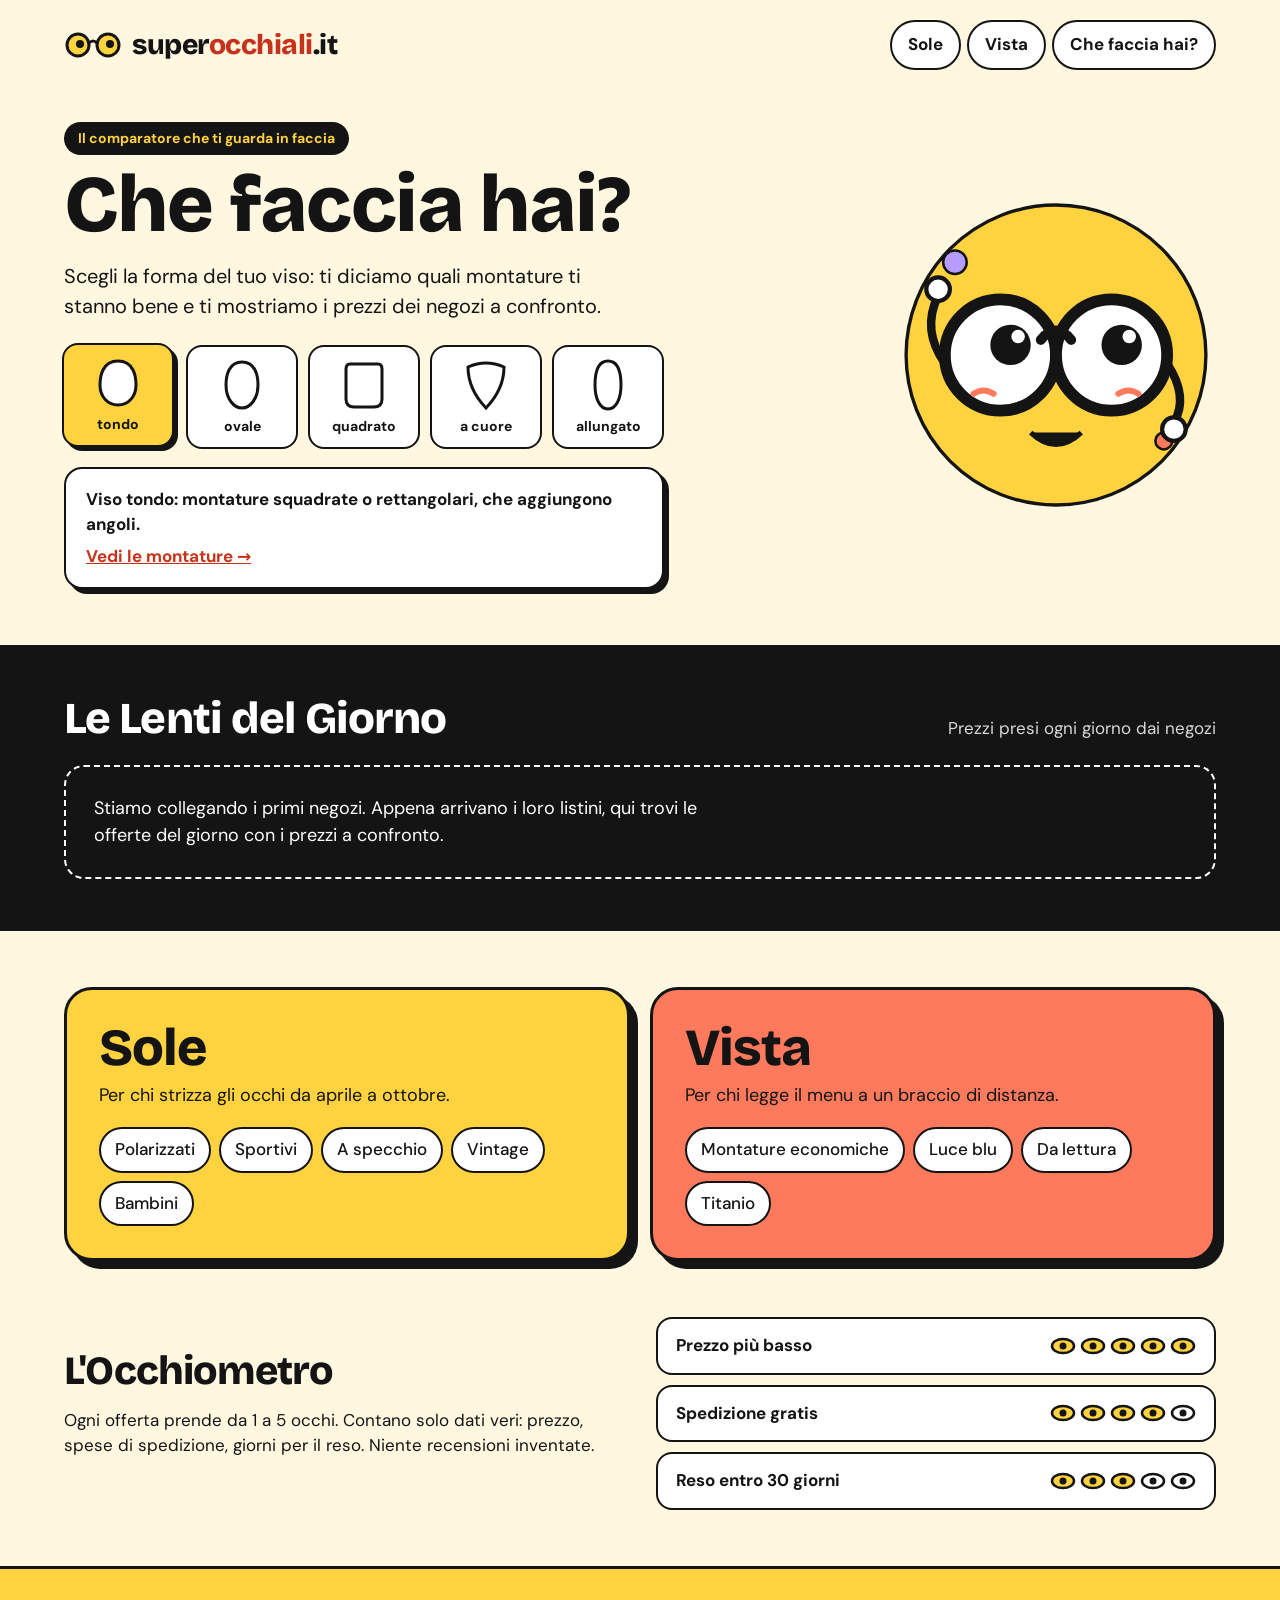
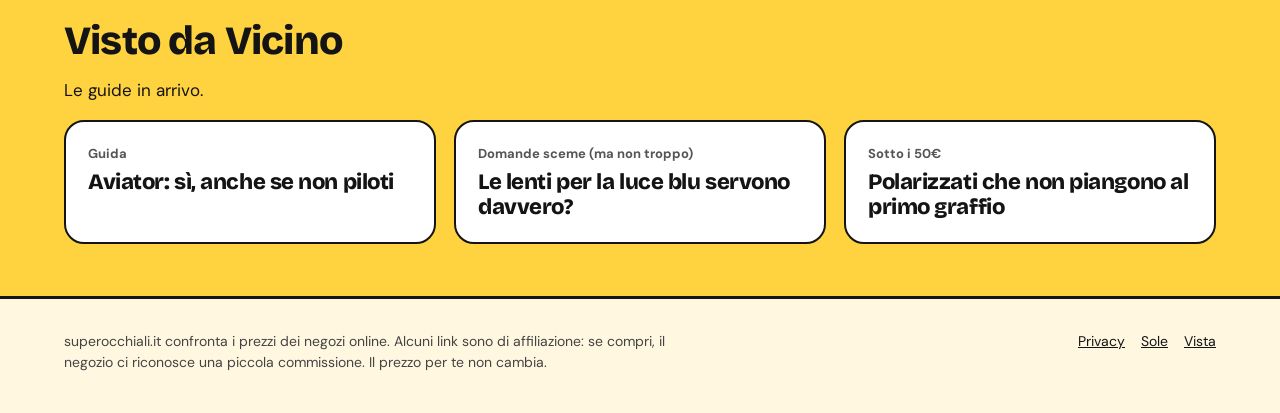
==== index.html @ 96ab5332 "Prima versione di superocchiali.it Co-Authored-By: Claude Opus 5.5 <noreply@anthropic.com> Claude-Se" ====
<!DOCTYPE html>
<html lang="it">
<head>
<meta charset="utf-8">
<meta http-equiv="Content-Security-Policy" content="default-src 'self'; script-src 'self'; style-src 'self' 'unsafe-inline'; font-src 'self'; img-src 'self' data: https:; connect-src 'self'; base-uri 'self'; form-action 'self'">
<meta name="referrer" content="strict-origin-when-cross-origin">
<meta name="viewport" content="width=device-width, initial-scale=1">
<title>superocchiali.it: occhiali da sole e da vista, prezzi a confronto</title>
<meta name="description" content="Confronta i prezzi di occhiali da sole e da vista nei negozi online. Scopri le montature giuste per la forma del tuo viso.">
<link rel="canonical" href="https://superocchiali.it/">
<meta property="og:type" content="website">
<meta property="og:locale" content="it_IT">
<meta property="og:title" content="superocchiali.it: occhiali da sole e da vista, prezzi a confronto">
<meta property="og:description" content="Confronta i prezzi di occhiali da sole e da vista nei negozi online. Scopri le montature giuste per la forma del tuo viso.">
<meta property="og:url" content="https://superocchiali.it/">
<meta property="og:site_name" content="superocchiali.it">
<meta name="theme-color" content="#FFD23F">
<link rel="icon" href="/img/logo.svg" type="image/svg+xml">
<link rel="preload" href="/fonts/bricolage.woff2" as="font" type="font/woff2" crossorigin>
<link rel="stylesheet" href="/css/style.css">
<script src="/js/app.js" defer></script>
</head>
<body>
<a class="skip" href="#main">Vai al contenuto</a>
<header class="wrap top">
<a class="logo" href="/"><svg width="58" height="28" viewBox="0 0 58 28" aria-hidden="true"><circle cx="14" cy="14" r="11" fill="#FFD23F" stroke="#141414" stroke-width="3"/><circle cx="44" cy="14" r="11" fill="#FFD23F" stroke="#141414" stroke-width="3"/><path d="M25 12 Q29 8 33 12" fill="none" stroke="#141414" stroke-width="3"/><circle cx="16" cy="13" r="4" fill="#141414"/><circle cx="46" cy="13" r="4" fill="#141414"/></svg><span>super<b>occhiali</b>.it</span></a>
<nav class="nav" aria-label="Menu principale"><a class="pill" href="/sole/">Sole</a><a class="pill" href="/vista/">Vista</a><a class="pill" href="/#test">Che faccia hai?</a></nav>
</header>
<main id="main">
<section id="test" class="wrap hero">
<div class="hero-txt">
<p class="badge">Il comparatore che ti guarda in faccia</p>
<h1>Che faccia hai?</h1>
<p class="lead">Scegli la forma del tuo viso: ti diciamo quali montature ti stanno bene e ti mostriamo i prezzi dei negozi a confronto.</p>
<div class="faces" role="group" aria-label="Forma del viso"><button type="button" class="face" data-face="tondo" data-label="tondo" aria-pressed="true"><svg viewBox="0 0 44 52" aria-hidden="true"><path d="M22 4 C38 4 40 20 40 28 C40 40 32 48 22 48 C12 48 4 40 4 28 C4 20 6 4 22 4 Z" fill="#fff" stroke="#141414" stroke-width="3"/></svg><span>tondo</span></button><button type="button" class="face" data-face="ovale" data-label="ovale" aria-pressed="false"><svg viewBox="0 0 44 52" aria-hidden="true"><path d="M22 3 C35 3 38 16 38 26 C38 40 30 49 22 49 C14 49 6 40 6 26 C6 16 9 3 22 3 Z" fill="#fff" stroke="#141414" stroke-width="3"/></svg><span>ovale</span></button><button type="button" class="face" data-face="quadrato" data-label="quadrato" aria-pressed="false"><svg viewBox="0 0 44 52" aria-hidden="true"><path d="M8 5 L36 5 Q40 5 40 10 L40 40 Q40 48 32 48 L12 48 Q4 48 4 40 L4 10 Q4 5 8 5 Z" fill="#fff" stroke="#141414" stroke-width="3"/></svg><span>quadrato</span></button><button type="button" class="face" data-face="cuore" data-label="a cuore" aria-pressed="false"><svg viewBox="0 0 44 52" aria-hidden="true"><path d="M4 8 Q22 0 40 8 Q40 30 22 49 Q4 30 4 8 Z" fill="#fff" stroke="#141414" stroke-width="3"/></svg><span>a cuore</span></button><button type="button" class="face" data-face="allungato" data-label="allungato" aria-pressed="false"><svg viewBox="0 0 44 52" aria-hidden="true"><path d="M22 2 C33 2 35 14 35 26 C35 40 30 50 22 50 C14 50 9 40 9 26 C9 14 11 2 22 2 Z" fill="#fff" stroke="#141414" stroke-width="3"/></svg><span>allungato</span></button></div>
<div class="tip" aria-live="polite">
<p>Viso <span id="tip-label">tondo</span>: <span id="tip-text">montature squadrate o rettangolari, che aggiungono angoli.</span></p>
<a href="/vista/">Vedi le montature →</a>
</div>
</div>
<div class="hero-art"><img src="/img/mascotte.svg" width="380" height="380" alt="La mascotte di superocchiali: un paio di occhiali con gli occhi che saluta"></div>
</section>

<section class="dark" aria-labelledby="lenti">
<div class="wrap">
<div class="sec-head"><h2 id="lenti">Le Lenti del Giorno</h2><p>Prezzi presi ogni giorno dai negozi</p></div>
<div id="offerte" data-reparto=""><div class="empty"><p>Stiamo collegando i primi negozi. Appena arrivano i loro listini, qui trovi le offerte del giorno con i prezzi a confronto.</p></div></div>
</div>
</section>

<section class="wrap depts" aria-label="Reparti">
<a class="dept sun" href="/sole/"><h2>Sole</h2><p>Per chi strizza gli occhi da aprile a ottobre.</p>
<span class="tags"><span class="tag">Polarizzati</span><span class="tag">Sportivi</span><span class="tag">A specchio</span><span class="tag">Vintage</span><span class="tag">Bambini</span></span></a>
<a class="dept coral" href="/vista/"><h2>Vista</h2><p>Per chi legge il menu a un braccio di distanza.</p>
<span class="tags"><span class="tag">Montature economiche</span><span class="tag">Luce blu</span><span class="tag">Da lettura</span><span class="tag">Titanio</span></span></a>
</section>

<section class="wrap split" aria-labelledby="occhiometro">
<div><h2 id="occhiometro">L'Occhiometro</h2>
<p>Ogni offerta prende da 1 a 5 occhi. Contano solo dati veri: prezzo, spese di spedizione, giorni per il reso. Niente recensioni inventate.</p></div>
<div class="meter" aria-label="Esempio di Occhiometro">
<div class="meter-row"><span>Prezzo più basso</span><span class="eyes"><svg width="26" height="18" viewBox="0 0 26 18" aria-hidden="true"><ellipse cx="13" cy="9" rx="11" ry="7" fill="#FFD23F" stroke="#141414" stroke-width="2.5"/><circle cx="13" cy="9" r="3.5" fill="#141414"/></svg><svg width="26" height="18" viewBox="0 0 26 18" aria-hidden="true"><ellipse cx="13" cy="9" rx="11" ry="7" fill="#FFD23F" stroke="#141414" stroke-width="2.5"/><circle cx="13" cy="9" r="3.5" fill="#141414"/></svg><svg width="26" height="18" viewBox="0 0 26 18" aria-hidden="true"><ellipse cx="13" cy="9" rx="11" ry="7" fill="#FFD23F" stroke="#141414" stroke-width="2.5"/><circle cx="13" cy="9" r="3.5" fill="#141414"/></svg><svg width="26" height="18" viewBox="0 0 26 18" aria-hidden="true"><ellipse cx="13" cy="9" rx="11" ry="7" fill="#FFD23F" stroke="#141414" stroke-width="2.5"/><circle cx="13" cy="9" r="3.5" fill="#141414"/></svg><svg width="26" height="18" viewBox="0 0 26 18" aria-hidden="true"><ellipse cx="13" cy="9" rx="11" ry="7" fill="#FFD23F" stroke="#141414" stroke-width="2.5"/><circle cx="13" cy="9" r="3.5" fill="#141414"/></svg></span></div>
<div class="meter-row"><span>Spedizione gratis</span><span class="eyes"><svg width="26" height="18" viewBox="0 0 26 18" aria-hidden="true"><ellipse cx="13" cy="9" rx="11" ry="7" fill="#FFD23F" stroke="#141414" stroke-width="2.5"/><circle cx="13" cy="9" r="3.5" fill="#141414"/></svg><svg width="26" height="18" viewBox="0 0 26 18" aria-hidden="true"><ellipse cx="13" cy="9" rx="11" ry="7" fill="#FFD23F" stroke="#141414" stroke-width="2.5"/><circle cx="13" cy="9" r="3.5" fill="#141414"/></svg><svg width="26" height="18" viewBox="0 0 26 18" aria-hidden="true"><ellipse cx="13" cy="9" rx="11" ry="7" fill="#FFD23F" stroke="#141414" stroke-width="2.5"/><circle cx="13" cy="9" r="3.5" fill="#141414"/></svg><svg width="26" height="18" viewBox="0 0 26 18" aria-hidden="true"><ellipse cx="13" cy="9" rx="11" ry="7" fill="#FFD23F" stroke="#141414" stroke-width="2.5"/><circle cx="13" cy="9" r="3.5" fill="#141414"/></svg><svg width="26" height="18" viewBox="0 0 26 18" aria-hidden="true"><ellipse cx="13" cy="9" rx="11" ry="7" fill="#fff" stroke="#141414" stroke-width="2.5"/><circle cx="13" cy="9" r="3.5" fill="#141414"/></svg></span></div>
<div class="meter-row"><span>Reso entro 30 giorni</span><span class="eyes"><svg width="26" height="18" viewBox="0 0 26 18" aria-hidden="true"><ellipse cx="13" cy="9" rx="11" ry="7" fill="#FFD23F" stroke="#141414" stroke-width="2.5"/><circle cx="13" cy="9" r="3.5" fill="#141414"/></svg><svg width="26" height="18" viewBox="0 0 26 18" aria-hidden="true"><ellipse cx="13" cy="9" rx="11" ry="7" fill="#FFD23F" stroke="#141414" stroke-width="2.5"/><circle cx="13" cy="9" r="3.5" fill="#141414"/></svg><svg width="26" height="18" viewBox="0 0 26 18" aria-hidden="true"><ellipse cx="13" cy="9" rx="11" ry="7" fill="#FFD23F" stroke="#141414" stroke-width="2.5"/><circle cx="13" cy="9" r="3.5" fill="#141414"/></svg><svg width="26" height="18" viewBox="0 0 26 18" aria-hidden="true"><ellipse cx="13" cy="9" rx="11" ry="7" fill="#fff" stroke="#141414" stroke-width="2.5"/><circle cx="13" cy="9" r="3.5" fill="#141414"/></svg><svg width="26" height="18" viewBox="0 0 26 18" aria-hidden="true"><ellipse cx="13" cy="9" rx="11" ry="7" fill="#fff" stroke="#141414" stroke-width="2.5"/><circle cx="13" cy="9" r="3.5" fill="#141414"/></svg></span></div>
</div>
</section>

<section class="band" aria-labelledby="vicino">
<div class="wrap">
<h2 id="vicino">Visto da Vicino</h2>
<p>Le guide in arrivo.</p>
<div class="grid">
<div class="note"><p class="kind">Guida</p><h3>Aviator: sì, anche se non piloti</h3></div>
<div class="note"><p class="kind">Domande sceme (ma non troppo)</p><h3>Le lenti per la luce blu servono davvero?</h3></div>
<div class="note"><p class="kind">Sotto i 50€</p><h3>Polarizzati che non piangono al primo graffio</h3></div>
</div>
</div>
</section>
</main>
<footer class="wrap foot">
<p>superocchiali.it confronta i prezzi dei negozi online. Alcuni link sono di affiliazione: se compri, il negozio ci riconosce una piccola commissione. Il prezzo per te non cambia.</p>
<nav aria-label="Pie di pagina"><a href="/privacy/">Privacy</a><a href="/sole/">Sole</a><a href="/vista/">Vista</a></nav>
</footer>
</body>
</html>
---- css/style.css ----
@font-face{font-family:"Bricolage";src:url(/fonts/bricolage.woff2) format("woff2");font-weight:200 800;font-display:swap}
@font-face{font-family:"DM Sans";src:url(/fonts/dm-sans-400.woff2) format("woff2");font-weight:400;font-display:swap}
@font-face{font-family:"DM Sans";src:url(/fonts/dm-sans-500.woff2) format("woff2");font-weight:500;font-display:swap}
@font-face{font-family:"DM Sans";src:url(/fonts/dm-sans-700.woff2) format("woff2");font-weight:700;font-display:swap}

:root{--ink:#141414;--cream:#FFF7E0;--sun:#FFD23F;--coral:#FF7A5C;--coral-dark:#C7321C;--lilac:#E3D5FF;--mint:#BDEBD4;--peach:#FFC2B0;--muted:#4a4a4a}
*{box-sizing:border-box}
html{scroll-behavior:smooth}
body{margin:0;background:var(--cream);color:var(--ink);font:400 17px/1.5 "DM Sans",system-ui,sans-serif}
a{color:var(--ink)}a:hover{color:var(--coral-dark)}
h1,h2,h3,.display{font-family:"Bricolage",system-ui,sans-serif;font-weight:800;letter-spacing:-.02em;line-height:1}
img,svg{max-width:100%}
.wrap{max-width:1200px;margin:0 auto;padding:0 24px}
.skip{position:absolute;left:-999px}.skip:focus{left:12px;top:12px;background:#fff;padding:8px 12px;border:2px solid var(--ink);z-index:9}
:focus-visible{outline:3px solid var(--coral-dark);outline-offset:3px}

/* header */
.top{display:flex;flex-wrap:wrap;align-items:center;justify-content:space-between;gap:16px;padding-top:20px;padding-bottom:20px}
.logo{display:flex;align-items:center;gap:10px;text-decoration:none;font:800 28px/1 "Bricolage",sans-serif;letter-spacing:-.5px}
.logo b{color:var(--coral-dark);font-weight:800}
.nav{display:flex;flex-wrap:wrap;gap:6px}
.pill{display:inline-block;padding:10px 16px;border:2.5px solid var(--ink);border-radius:999px;text-decoration:none;font-weight:700;background:#fff;min-height:44px}
.pill.is-sun,.nav .pill[aria-current=page]{background:var(--sun)}
.pill:hover{color:var(--ink);transform:translate(-2px,-2px);box-shadow:3px 3px 0 var(--ink)}

/* hero */
.hero{display:flex;flex-wrap:wrap;gap:40px;align-items:center;padding-top:32px;padding-bottom:56px}
.hero-txt{flex:999 1 520px;min-width:0}
.hero-art{flex:1 1 320px;display:flex;justify-content:center}
.badge{display:inline-block;margin:0 0 12px;padding:6px 14px;background:var(--ink);color:var(--sun);border-radius:999px;font-weight:700;font-size:14px}
.hero h1{margin:0;font-size:clamp(48px,8vw,80px);line-height:.95}
.lead{margin:18px 0 24px;font-size:20px;max-width:540px}

/* face picker */
.faces{display:grid;grid-template-columns:repeat(5,minmax(0,1fr));gap:10px;max-width:600px}
.face{display:flex;flex-direction:column;align-items:center;gap:6px;padding:12px 4px;min-height:96px;border:2.5px solid var(--ink);border-radius:16px;background:#fff;color:var(--ink);font:700 14px "DM Sans",sans-serif;cursor:pointer}
.face[aria-pressed=true]{background:var(--sun);box-shadow:4px 4px 0 var(--ink);transform:translate(-2px,-2px)}
.face svg{width:44px;height:52px}
.tip{margin-top:18px;max-width:600px;padding:18px 20px;background:#fff;border:2.5px solid var(--ink);border-radius:18px;box-shadow:5px 5px 0 var(--ink)}
.tip p{margin:0 0 6px;font-weight:700}
.tip a{font-weight:700;color:var(--coral-dark)}

/* sections */
.dark{background:var(--ink);color:#fff;padding:52px 0}
.sec-head{display:flex;flex-wrap:wrap;justify-content:space-between;align-items:end;gap:12px;margin-bottom:24px}
.sec-head h2{margin:0;font-size:44px}
.sec-head p{margin:0;color:#d9d9d9}
.grid{display:grid;grid-template-columns:repeat(auto-fill,minmax(250px,1fr));gap:18px}
.card{display:block;text-decoration:none;color:var(--ink);background:#fff;border:2.5px solid var(--ink);border-radius:20px;overflow:hidden}
.card .art{height:120px;display:flex;align-items:center;justify-content:center}
.card .body{padding:16px}
.card .kind{margin:0;font-size:13px;font-weight:700;color:#555}
.card .name{margin:4px 0 10px;font:800 22px/1.1 "Bricolage",sans-serif}
.card .row{display:flex;justify-content:space-between;align-items:center;gap:8px}
.price{font-weight:800;font-size:20px}
.chip{font-size:13px;padding:4px 10px;background:var(--sun);border:2px solid var(--ink);border-radius:999px;font-weight:700}
.empty{padding:28px;border:2.5px dashed #fff;border-radius:20px;display:flex;flex-wrap:wrap;gap:20px;align-items:center}
.empty p{margin:0;max-width:640px;font-size:18px}
.empty.light{border-color:var(--ink)}

.depts{display:grid;grid-template-columns:repeat(auto-fit,minmax(300px,1fr));gap:20px;padding-top:56px;padding-bottom:56px}
.dept{display:block;text-decoration:none;padding:32px;border:3px solid var(--ink);border-radius:28px;box-shadow:8px 8px 0 var(--ink);color:var(--ink)}
.dept:hover{color:var(--ink);transform:translate(-2px,-2px);box-shadow:10px 10px 0 var(--ink)}
.dept h2{margin:0;font-size:52px}
.dept p{margin:8px 0 18px;font-size:18px}
.tags{display:flex;flex-wrap:wrap;gap:8px}
.tag{padding:8px 14px;background:#fff;border:2px solid var(--ink);border-radius:999px;font-weight:500}
.sun{background:var(--sun)}.coral{background:var(--coral)}

.split{display:flex;flex-wrap:wrap;gap:32px;align-items:center;padding-bottom:56px}
.split>div{flex:1 1 340px}
.split h2{margin:0 0 10px;font-size:40px}
.meter{display:flex;flex-direction:column;gap:10px}
.meter-row{display:flex;justify-content:space-between;align-items:center;gap:12px;padding:14px 18px;background:#fff;border:2.5px solid var(--ink);border-radius:16px;font-weight:700}
.eyes{display:flex;gap:4px}

.band{background:var(--sun);border-top:3px solid var(--ink);border-bottom:3px solid var(--ink);padding:52px 0}
.band h2{margin:0 0 8px;font-size:40px}
.band .grid{grid-template-columns:repeat(auto-fit,minmax(260px,1fr))}
.note{padding:22px;background:#fff;border:2.5px solid var(--ink);border-radius:20px}
.note .kind{margin:0 0 6px;font-size:13px;font-weight:700;color:#555}
.note h3{margin:0;font-size:22px;line-height:1.15}

/* inner pages */
.page-hero{padding-top:24px;padding-bottom:40px}
.page-hero h1{margin:0 0 12px;font-size:clamp(44px,7vw,72px)}
.cats{display:grid;grid-template-columns:repeat(auto-fit,minmax(240px,1fr));gap:16px;padding-bottom:48px}
.cat{padding:22px;background:#fff;border:2.5px solid var(--ink);border-radius:20px}
.cat h2{margin:0 0 6px;font-size:26px}
.cat p{margin:0;color:var(--muted)}
.prose{max-width:720px;padding-bottom:56px}
.prose h2{font-size:30px;margin:32px 0 8px}

.foot{display:flex;flex-wrap:wrap;justify-content:space-between;gap:16px;padding-top:32px;padding-bottom:40px;font-size:14px;color:#444}
.foot p{margin:0;max-width:640px}
.foot nav{display:flex;gap:16px;flex-wrap:wrap}

@media (max-width:560px){.faces{grid-template-columns:repeat(3,minmax(0,1fr))}.sec-head h2{font-size:36px}.dept h2{font-size:42px}}
@media (prefers-reduced-motion:reduce){*{transition:none!important;scroll-behavior:auto!important}}
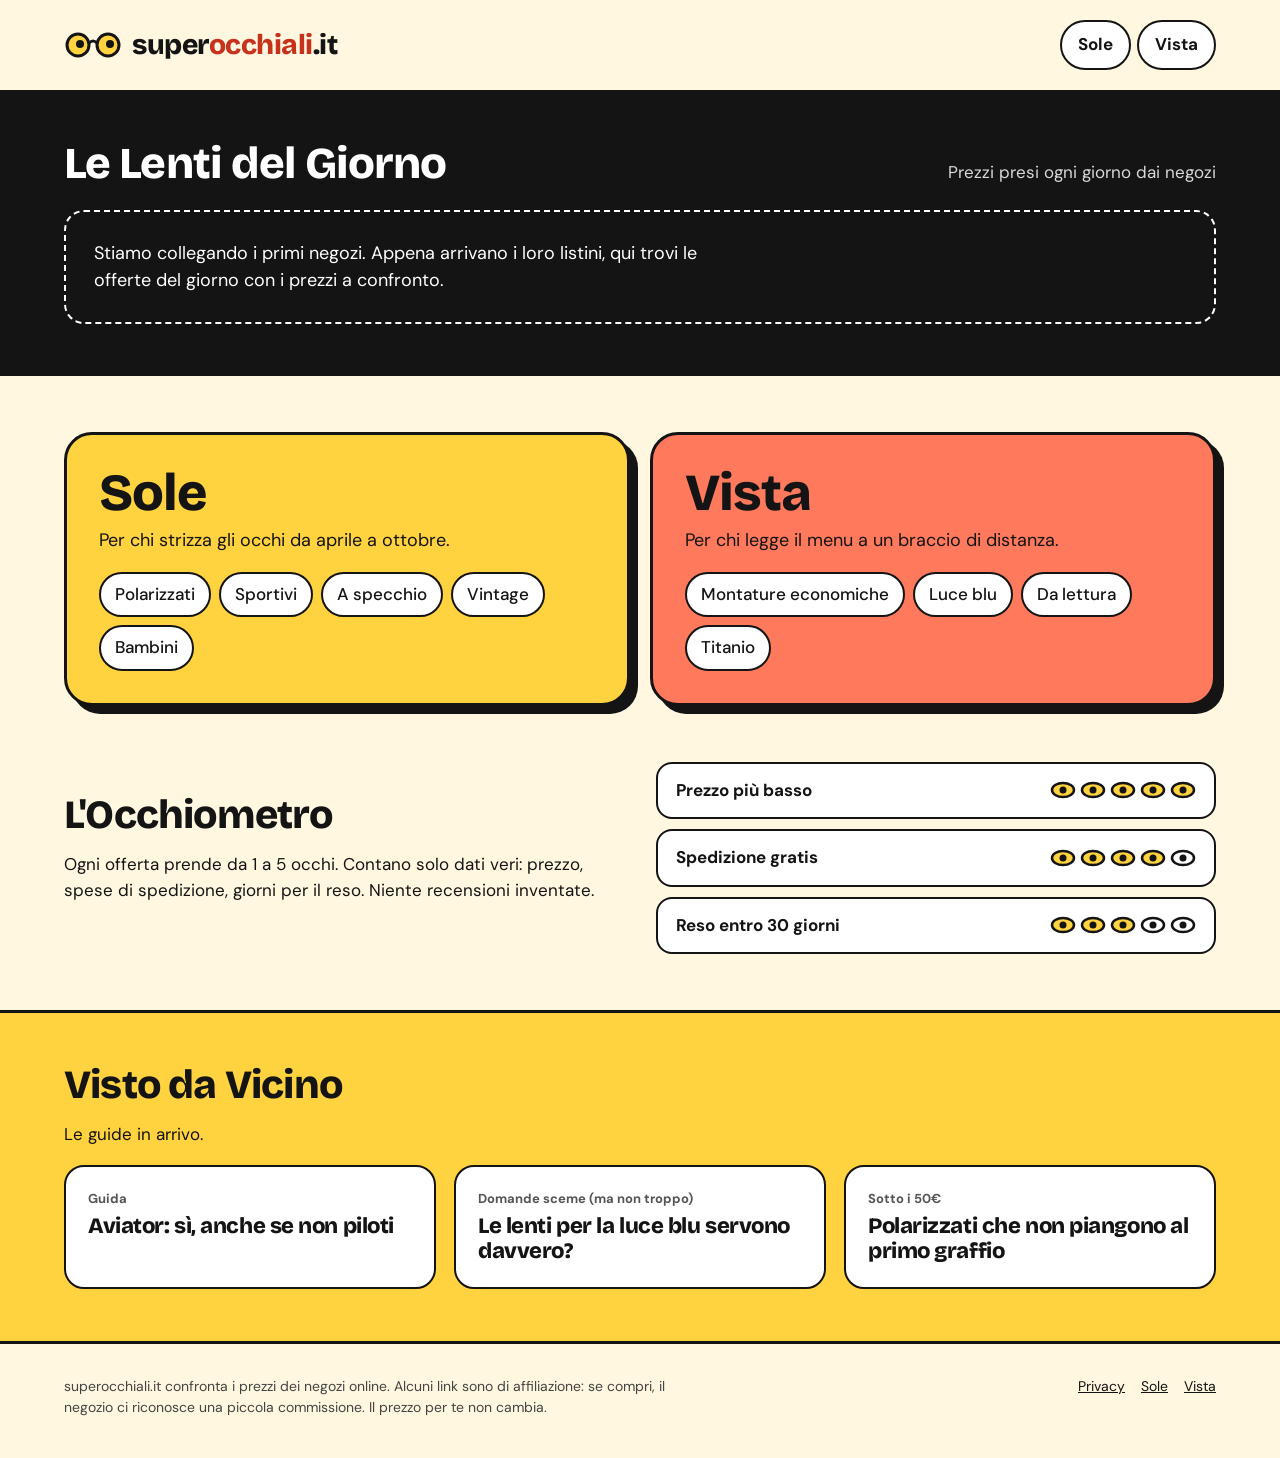
==== commit f720a6d6: "Home: tolto il test 'Che faccia hai?', si parte dalle Lenti del Giorno Co-Authored-By: Claude Opus 5" ====
--- a/index.html
+++ b/index.html
@@ -5,6 +5,7 @@
 <meta http-equiv="Content-Security-Policy" content="default-src 'self'; script-src 'self'; style-src 'self' 'unsafe-inline'; font-src 'self'; img-src 'self' data: https:; connect-src 'self'; base-uri 'self'; form-action 'self'">
 <meta name="referrer" content="strict-origin-when-cross-origin">
 <meta name="viewport" content="width=device-width, initial-scale=1">
+<meta name="google-adsense-account" content="ca-pub-1199141407956658">
 <title>superocchiali.it: occhiali da sole e da vista, prezzi a confronto</title>
 <meta name="description" content="Confronta i prezzi di occhiali da sole e da vista nei negozi online. Scopri le montature giuste per la forma del tuo viso.">
 <link rel="canonical" href="https://superocchiali.it/">
@@ -16,6 +17,12 @@
 <meta property="og:site_name" content="superocchiali.it">
 <meta name="theme-color" content="#FFD23F">
 <link rel="icon" href="/img/logo.svg" type="image/svg+xml">
+<link rel="icon" href="/favicon-48.png" sizes="48x48" type="image/png">
+<link rel="icon" href="/favicon-96.png" sizes="96x96" type="image/png">
+<link rel="icon" href="/favicon-192.png" sizes="192x192" type="image/png">
+<link rel="apple-touch-icon" href="/apple-touch-icon.png">
+<link rel="manifest" href="/manifest.webmanifest">
+<script src="/js/pwa.js" defer></script>
 <link rel="preload" href="/fonts/bricolage.woff2" as="font" type="font/woff2" crossorigin>
 <link rel="stylesheet" href="/css/style.css">
 <script src="/js/app.js" defer></script>
@@ -24,26 +31,12 @@
 <a class="skip" href="#main">Vai al contenuto</a>
 <header class="wrap top">
 <a class="logo" href="/"><svg width="58" height="28" viewBox="0 0 58 28" aria-hidden="true"><circle cx="14" cy="14" r="11" fill="#FFD23F" stroke="#141414" stroke-width="3"/><circle cx="44" cy="14" r="11" fill="#FFD23F" stroke="#141414" stroke-width="3"/><path d="M25 12 Q29 8 33 12" fill="none" stroke="#141414" stroke-width="3"/><circle cx="16" cy="13" r="4" fill="#141414"/><circle cx="46" cy="13" r="4" fill="#141414"/></svg><span>super<b>occhiali</b>.it</span></a>
-<nav class="nav" aria-label="Menu principale"><a class="pill" href="/sole/">Sole</a><a class="pill" href="/vista/">Vista</a><a class="pill" href="/#test">Che faccia hai?</a></nav>
+<nav class="nav" aria-label="Menu principale"><a class="pill" href="/sole/">Sole</a><a class="pill" href="/vista/">Vista</a></nav>
 </header>
 <main id="main">
-<section id="test" class="wrap hero">
-<div class="hero-txt">
-<p class="badge">Il comparatore che ti guarda in faccia</p>
-<h1>Che faccia hai?</h1>
-<p class="lead">Scegli la forma del tuo viso: ti diciamo quali montature ti stanno bene e ti mostriamo i prezzi dei negozi a confronto.</p>
-<div class="faces" role="group" aria-label="Forma del viso"><button type="button" class="face" data-face="tondo" data-label="tondo" aria-pressed="true"><svg viewBox="0 0 44 52" aria-hidden="true"><path d="M22 4 C38 4 40 20 40 28 C40 40 32 48 22 48 C12 48 4 40 4 28 C4 20 6 4 22 4 Z" fill="#fff" stroke="#141414" stroke-width="3"/></svg><span>tondo</span></button><button type="button" class="face" data-face="ovale" data-label="ovale" aria-pressed="false"><svg viewBox="0 0 44 52" aria-hidden="true"><path d="M22 3 C35 3 38 16 38 26 C38 40 30 49 22 49 C14 49 6 40 6 26 C6 16 9 3 22 3 Z" fill="#fff" stroke="#141414" stroke-width="3"/></svg><span>ovale</span></button><button type="button" class="face" data-face="quadrato" data-label="quadrato" aria-pressed="false"><svg viewBox="0 0 44 52" aria-hidden="true"><path d="M8 5 L36 5 Q40 5 40 10 L40 40 Q40 48 32 48 L12 48 Q4 48 4 40 L4 10 Q4 5 8 5 Z" fill="#fff" stroke="#141414" stroke-width="3"/></svg><span>quadrato</span></button><button type="button" class="face" data-face="cuore" data-label="a cuore" aria-pressed="false"><svg viewBox="0 0 44 52" aria-hidden="true"><path d="M4 8 Q22 0 40 8 Q40 30 22 49 Q4 30 4 8 Z" fill="#fff" stroke="#141414" stroke-width="3"/></svg><span>a cuore</span></button><button type="button" class="face" data-face="allungato" data-label="allungato" aria-pressed="false"><svg viewBox="0 0 44 52" aria-hidden="true"><path d="M22 2 C33 2 35 14 35 26 C35 40 30 50 22 50 C14 50 9 40 9 26 C9 14 11 2 22 2 Z" fill="#fff" stroke="#141414" stroke-width="3"/></svg><span>allungato</span></button></div>
-<div class="tip" aria-live="polite">
-<p>Viso <span id="tip-label">tondo</span>: <span id="tip-text">montature squadrate o rettangolari, che aggiungono angoli.</span></p>
-<a href="/vista/">Vedi le montature →</a>
-</div>
-</div>
-<div class="hero-art"><img src="/img/mascotte.svg" width="380" height="380" alt="La mascotte di superocchiali: un paio di occhiali con gli occhi che saluta"></div>
-</section>
-
 <section class="dark" aria-labelledby="lenti">
 <div class="wrap">
-<div class="sec-head"><h2 id="lenti">Le Lenti del Giorno</h2><p>Prezzi presi ogni giorno dai negozi</p></div>
+<div class="sec-head"><h1 id="lenti">Le Lenti del Giorno</h1><p>Prezzi presi ogni giorno dai negozi</p></div>
 <div id="offerte" data-reparto=""><div class="empty"><p>Stiamo collegando i primi negozi. Appena arrivano i loro listini, qui trovi le offerte del giorno con i prezzi a confronto.</p></div></div>
 </div>
 </section>
--- a/css/style.css
+++ b/css/style.css
@@ -43,7 +43,7 @@
 /* sections */
 .dark{background:var(--ink);color:#fff;padding:52px 0}
 .sec-head{display:flex;flex-wrap:wrap;justify-content:space-between;align-items:end;gap:12px;margin-bottom:24px}
-.sec-head h2{margin:0;font-size:44px}
+.sec-head h1,.sec-head h2{margin:0;font-size:44px}
 .sec-head p{margin:0;color:#d9d9d9}
 .grid{display:grid;grid-template-columns:repeat(auto-fill,minmax(250px,1fr));gap:18px}
 .card{display:block;text-decoration:none;color:var(--ink);background:#fff;border:2.5px solid var(--ink);border-radius:20px;overflow:hidden}
@@ -95,5 +95,5 @@
 .foot p{margin:0;max-width:640px}
 .foot nav{display:flex;gap:16px;flex-wrap:wrap}
 
-@media (max-width:560px){.faces{grid-template-columns:repeat(3,minmax(0,1fr))}.sec-head h2{font-size:36px}.dept h2{font-size:42px}}
+@media (max-width:560px){.faces{grid-template-columns:repeat(3,minmax(0,1fr))}.sec-head h1,.sec-head h2{font-size:36px}.dept h2{font-size:42px}}
 @media (prefers-reduced-motion:reduce){*{transition:none!important;scroll-behavior:auto!important}}
